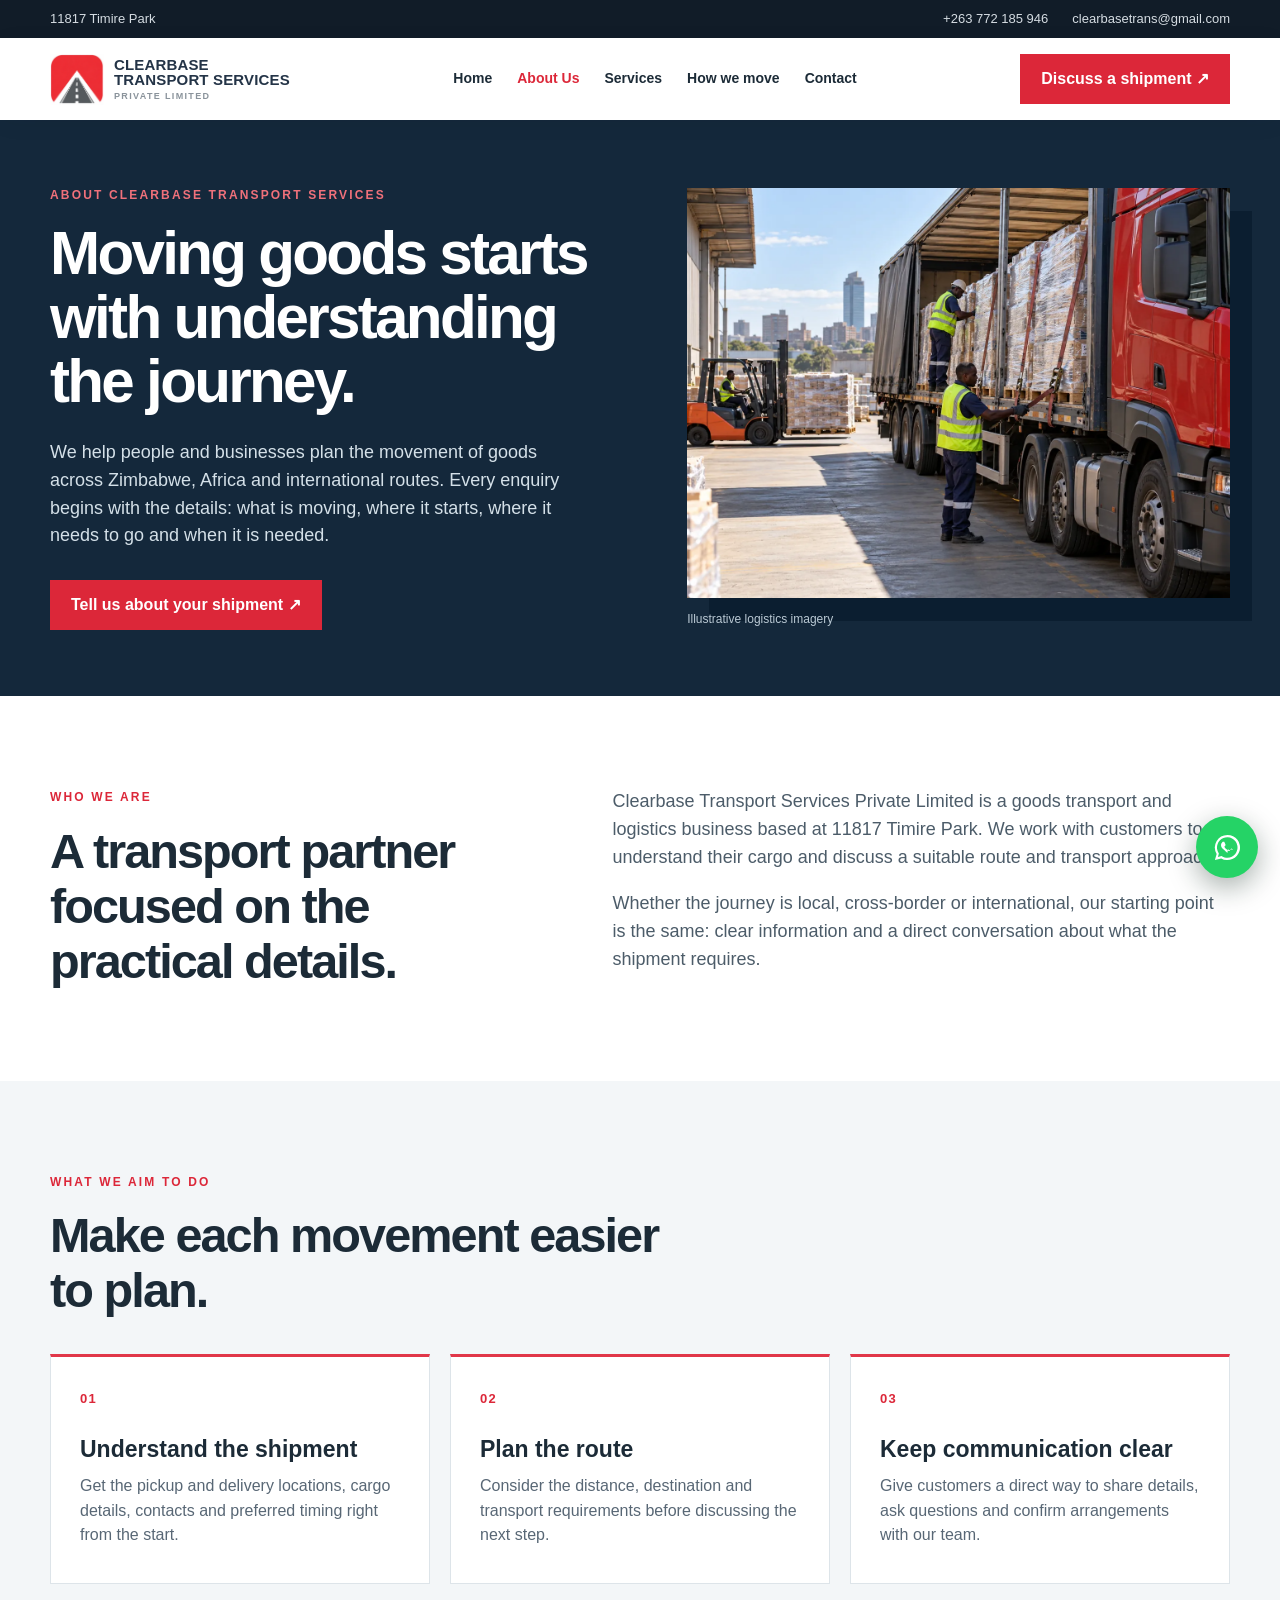
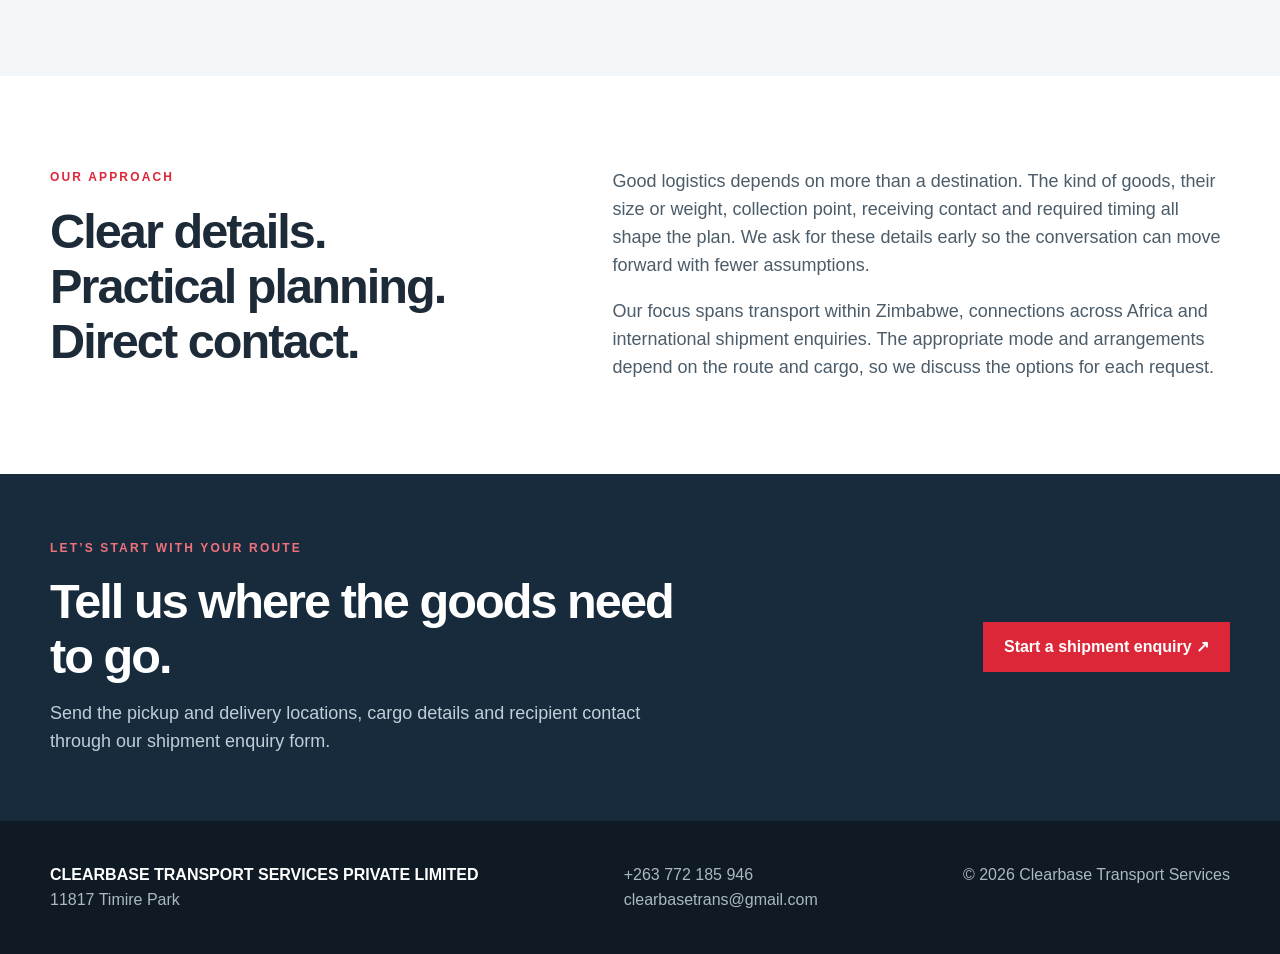
==== about.html @ 92cdd4fc "Publish Clearbase Transport Services website" ====
<!doctype html>
<html lang="en">
<head>
  <meta charset="utf-8"><meta name="viewport" content="width=device-width,initial-scale=1">
  <title>About Clearbase Transport Services | Zimbabwe, Africa & International Logistics</title>
  <meta name="description" content="Get to know Clearbase Transport Services: who we are, what we aim to achieve and how we approach goods transport across Zimbabwe, Africa and international routes.">
  <link rel="icon" type="image/svg+xml" href="data:image/svg+xml,%3Csvg xmlns='http://www.w3.org/2000/svg' viewBox='0 0 64 64'%3E%3Crect x='5' y='5' width='54' height='54' rx='14' fill='%23ed263b'/%3E%3Cpath d='M9 55 32 14 55 55H43L32 35 21 55Z' fill='white'/%3E%3Cpath d='M25 55 32 40 39 55Z' fill='%23313b49'/%3E%3C/svg%3E">
  <link rel="stylesheet" href="./about.css">
</head>
<body>
  <div class="topbar"><div class="wrap"><span>11817 Timire Park</span><a href="tel:+263772185946">+263 772 185 946</a><a href="mailto:clearbasetrans@gmail.com">clearbasetrans@gmail.com</a></div></div>
  <header><div class="wrap nav"><a href="./index.html" class="brand" aria-label="Clearbase Transport Services home"><img src="./assets/clearbase-mark.webp" alt=""><span>CLEARBASE<br>TRANSPORT SERVICES<small>PRIVATE LIMITED</small></span></a><nav aria-label="Main navigation"><a href="./index.html">Home</a><a href="./about.html" aria-current="page">About Us</a><a href="./index.html#services">Services</a><a href="./index.html#network">How we move</a><a href="./index.html#contact">Contact</a></nav><a class="button nav-cta" href="./index.html#contact">Discuss a shipment ↗</a></div></header>
  <main>
    <section class="about-hero"><div class="wrap hero-grid"><div><p class="eyebrow">ABOUT CLEARBASE TRANSPORT SERVICES</p><h1>Moving goods starts with understanding the journey.</h1><p>We help people and businesses plan the movement of goods across Zimbabwe, Africa and international routes. Every enquiry begins with the details: what is moving, where it starts, where it needs to go and when it is needed.</p><a class="button" href="./index.html#contact">Tell us about your shipment ↗</a></div><figure><img src="./assets/cargo-loading.webp" alt="Illustrative cargo loading scene" loading="eager"><figcaption>Illustrative logistics imagery</figcaption></figure></div></section>
    <section class="section"><div class="wrap split"><div><p class="eyebrow red">WHO WE ARE</p><h2>A transport partner focused on the practical details.</h2></div><div class="prose"><p>Clearbase Transport Services Private Limited is a goods transport and logistics business based at 11817 Timire Park. We work with customers to understand their cargo and discuss a suitable route and transport approach.</p><p>Whether the journey is local, cross-border or international, our starting point is the same: clear information and a direct conversation about what the shipment requires.</p></div></div></section>
    <section class="section pale"><div class="wrap"><p class="eyebrow red">WHAT WE AIM TO DO</p><h2>Make each movement easier to plan.</h2><div class="aim-grid"><article><span>01</span><h3>Understand the shipment</h3><p>Get the pickup and delivery locations, cargo details, contacts and preferred timing right from the start.</p></article><article><span>02</span><h3>Plan the route</h3><p>Consider the distance, destination and transport requirements before discussing the next step.</p></article><article><span>03</span><h3>Keep communication clear</h3><p>Give customers a direct way to share details, ask questions and confirm arrangements with our team.</p></article></div></div></section>
    <section class="section"><div class="wrap split"><div><p class="eyebrow red">OUR APPROACH</p><h2>Clear details. Practical planning. Direct contact.</h2></div><div class="prose"><p>Good logistics depends on more than a destination. The kind of goods, their size or weight, collection point, receiving contact and required timing all shape the plan. We ask for these details early so the conversation can move forward with fewer assumptions.</p><p>Our focus spans transport within Zimbabwe, connections across Africa and international shipment enquiries. The appropriate mode and arrangements depend on the route and cargo, so we discuss the options for each request.</p></div></div></section>
    <section class="reach"><div class="wrap reach-grid"><div><p class="eyebrow">LET’S START WITH YOUR ROUTE</p><h2>Tell us where the goods need to go.</h2><p>Send the pickup and delivery locations, cargo details and recipient contact through our shipment enquiry form.</p></div><a class="button" href="./index.html#contact">Start a shipment enquiry ↗</a></div></section>
  </main>
  <footer><div class="wrap footer-grid"><div><strong>CLEARBASE TRANSPORT SERVICES PRIVATE LIMITED</strong><br>11817 Timire Park</div><div><a href="tel:+263772185946">+263 772 185 946</a><br><a href="mailto:clearbasetrans@gmail.com">clearbasetrans@gmail.com</a></div><div>© <span id="year">2026</span> Clearbase Transport Services</div></div></footer>
  <a class="wa" href="https://wa.me/263772185946?text=Hello%20Clearbase%2C%20I%27d%20like%20to%20discuss%20a%20shipment." target="_blank" rel="noopener" aria-label="Chat with Clearbase on WhatsApp"><svg viewBox="0 0 32 32" aria-hidden="true"><path d="M16 3A13 13 0 0 0 4.8 22.6L3 29l6.5-1.7A13 13 0 1 0 16 3zm0 23.6c-2 0-4-.6-5.7-1.6l-.4-.2-3.8 1 1-3.7-.3-.4A10.6 10.6 0 1 1 16 26.6zm5.8-7.9c-.3-.2-1.8-.9-2.1-1s-.5-.2-.7.2-.8 1-1 1.2-.4.2-.7.1a8.7 8.7 0 0 1-2.6-1.6 9.9 9.9 0 0 1-1.8-2.2c-.2-.3 0-.5.2-.7l.5-.6.3-.5c.1-.2 0-.5 0-.7l-1-2.4c-.3-.6-.5-.5-.7-.5h-.6c-.3 0-.7.1-1 .5s-1.3 1.3-1.3 3.1 1.3 3.5 3 4.7 4.3 5.4 3.8 1.3 4.6 1.2 1.2-.1 1.8-.8 2.1-1.5.3-.7.3-1.3.2-1.5s-.3-.2-.6-.4z"/></svg></a>
  <script>document.querySelector('#year').textContent=new Date().getFullYear()</script>
</body>
</html>
---- about.css ----
:root{--navy:#152738;--ink:#1c2b37;--red:#dc2739;--pale:#f3f6f8}*{box-sizing:border-box}html{scroll-behavior:smooth}body{margin:0;color:var(--ink);font-family:Inter,Arial,sans-serif;line-height:1.55}a{color:inherit;text-decoration:none}img{max-width:100%;display:block}.wrap{width:min(1180px,calc(100% - 44px));margin:auto}.topbar{background:#111c28;color:#d5dce2;font-size:13px}.topbar .wrap{display:flex;align-items:center;gap:24px;padding:9px 0}.topbar span{margin-right:auto}header{position:sticky;top:0;z-index:10;background:#fff;box-shadow:0 4px 22px #0b17220c}.nav{min-height:82px;display:flex;align-items:center;justify-content:space-between;gap:24px}.brand{display:flex;align-items:center;gap:10px;min-width:215px;color:#243447;font-weight:900;font-size:15px;line-height:1.04;letter-spacing:.01em}.brand img{width:54px;height:54px;object-fit:contain}.brand small{display:block;font-size:9px;letter-spacing:.15em;margin-top:4px;color:#8a939b}.nav nav{display:flex;align-items:center;gap:25px;font-size:14px;font-weight:700}.nav nav a:hover,.nav nav a[aria-current]{color:var(--red)}.button{display:inline-flex;align-items:center;justify-content:center;min-height:50px;padding:13px 20px;background:var(--red);border:1px solid var(--red);color:#fff;font-weight:750;line-height:1.3}.button:hover{background:#b41e30}.about-hero{background:#14283b;color:#fff;overflow:hidden}.hero-grid{min-height:560px;display:grid;grid-template-columns:1fr 1fr;align-items:center;gap:8%;padding:66px 0}.eyebrow{font-size:12px;letter-spacing:.18em;font-weight:850;color:#f0717b;margin:0 0 17px}.about-hero h1{font-size:clamp(40px,4.7vw,66px);line-height:1.07;letter-spacing:-.045em;max-width:640px;margin:0 0 24px}.about-hero p:not(.eyebrow){font-size:18px;color:#d4e0e8;max-width:570px;margin:0 0 30px}.hero-grid figure{margin:0;position:relative}.hero-grid img{width:100%;height:410px;object-fit:cover;box-shadow:22px 23px 0 #0b1e30}.hero-grid figcaption{margin-top:12px;font-size:12px;color:#bac9d4}.section{padding:92px 0}.section.pale{background:var(--pale)}.split{display:grid;grid-template-columns:.85fr 1.15fr;gap:9%;align-items:start}.red{color:var(--red)}h2{font-size:clamp(33px,3.8vw,51px);letter-spacing:-.04em;line-height:1.13;margin:0;max-width:650px}.prose{font-size:18px;color:#4c5c69;max-width:650px}.prose p:first-child{margin-top:0}.prose p:last-child{margin-bottom:0}.aim-grid{display:grid;grid-template-columns:repeat(3,1fr);gap:20px;margin-top:36px}.aim-grid article{background:#fff;border:1px solid #dde4e9;border-top:3px solid #e13749;padding:29px;min-height:230px}.aim-grid span{font-size:13px;color:var(--red);font-weight:850;letter-spacing:.1em}.aim-grid h3{font-size:23px;line-height:1.2;margin:25px 0 10px}.aim-grid p{margin:0;color:#586775}.reach{background:#182b3c;color:#fff;padding:65px 0}.reach-grid{display:flex;align-items:center;justify-content:space-between;gap:30px}.reach h2{max-width:640px}.reach p:not(.eyebrow){color:#bfced8;font-size:18px;max-width:630px;margin:16px 0 0}.reach .button{flex:none}footer{background:#101a25;color:#abb8c2;padding:42px 0}.footer-grid{display:flex;justify-content:space-between;gap:30px}.footer-grid strong{color:#fff}.wa{position:fixed;z-index:20;right:22px;bottom:22px;width:62px;height:62px;border-radius:50%;background:#25d366;color:#fff;box-shadow:0 9px 28px #0b231a5c;display:grid;place-items:center}.wa svg{width:31px;height:31px;fill:currentColor}:focus-visible{outline:3px solid #ec5b6b;outline-offset:3px}@media(max-width:1000px){.nav nav{gap:13px}.nav-cta{display:none}}@media(max-width:720px){.topbar span{display:none}.topbar .wrap{flex-wrap:wrap;gap:8px 20px}.nav{min-height:75px;flex-wrap:wrap;padding:12px 0}.nav nav{width:100%;overflow-x:auto;padding:5px 0;white-space:nowrap}.hero-grid,.split{grid-template-columns:1fr;gap:30px}.hero-grid{padding:55px 0}.hero-grid img{height:320px}.section{padding:68px 0}.aim-grid{grid-template-columns:1fr}.aim-grid article{min-height:0}.reach-grid,.footer-grid{display:block}.reach .button{margin-top:25px}.footer-grid>div+div{margin-top:17px}}@media(max-width:420px){.wrap{width:calc(100% - 36px)}.about-hero h1{font-size:42px}.hero-grid img{height:260px}.wa{right:16px;bottom:16px;width:56px;height:56px}}
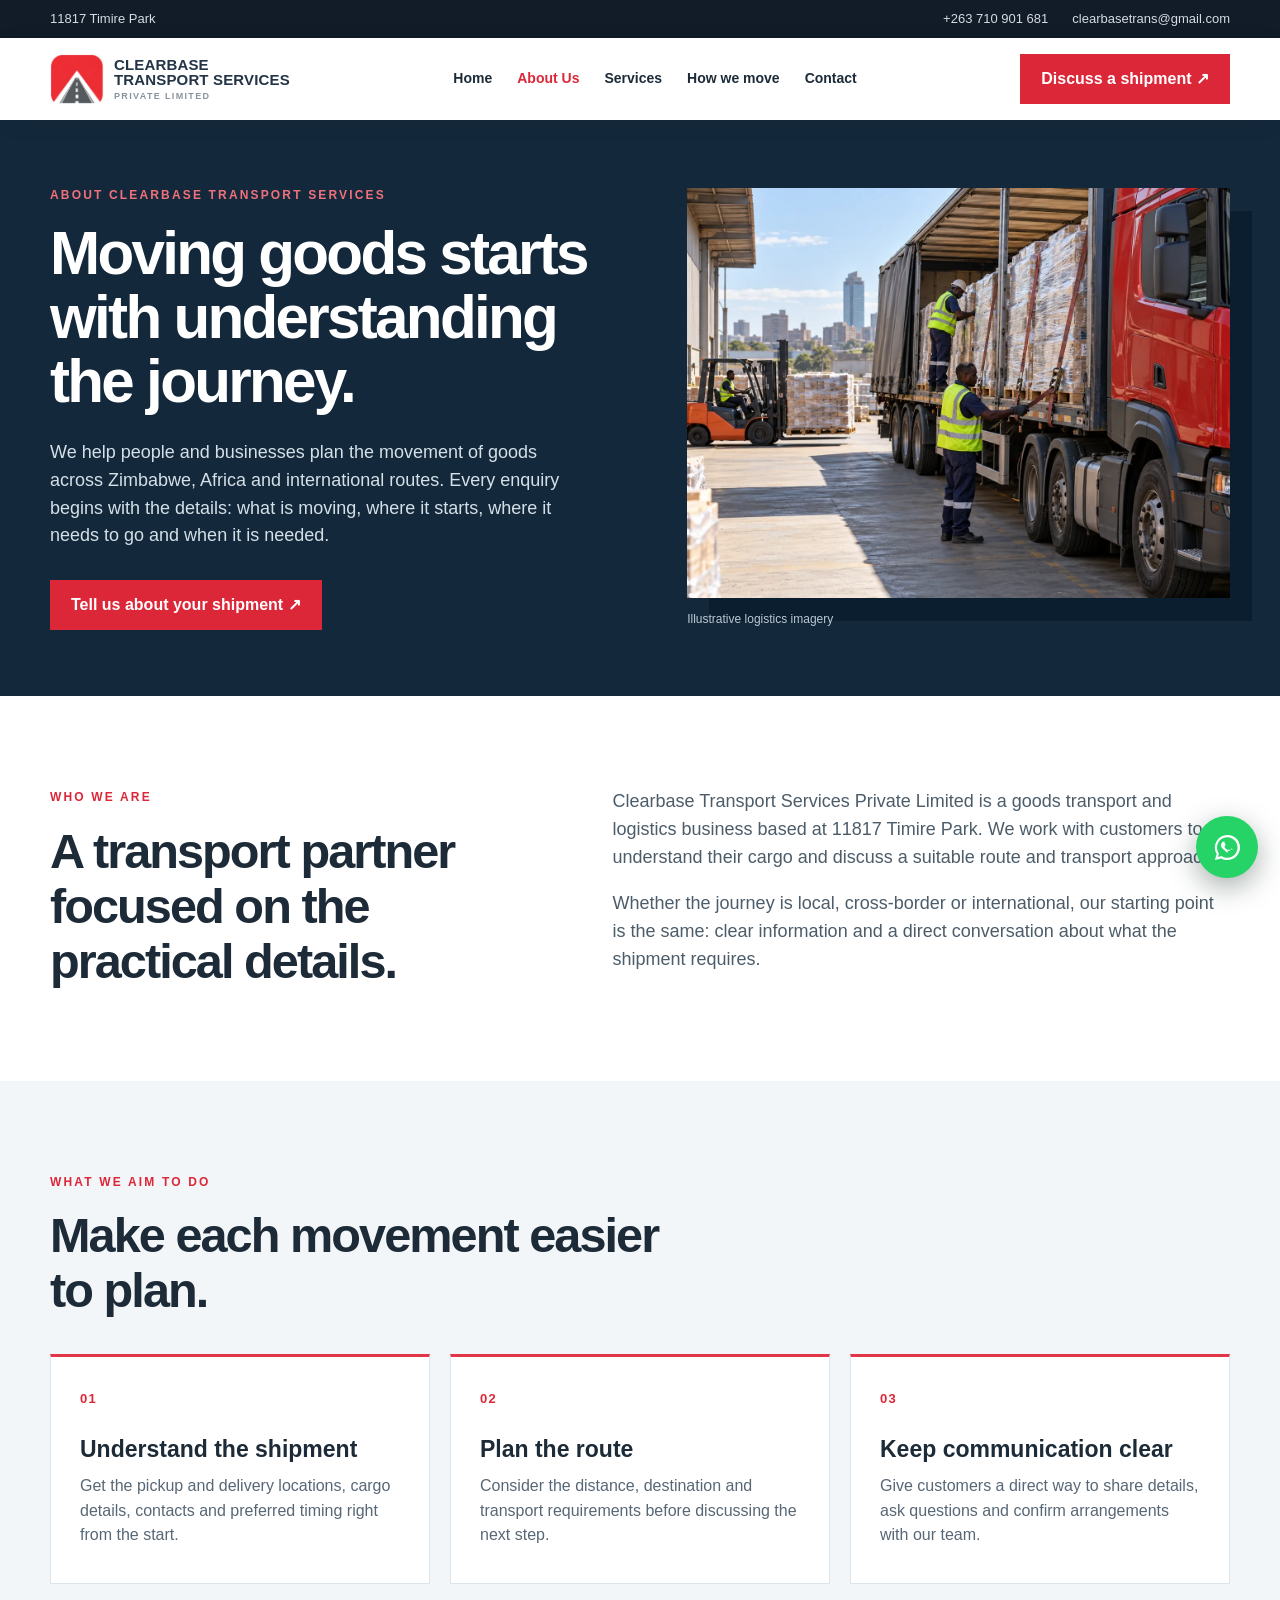
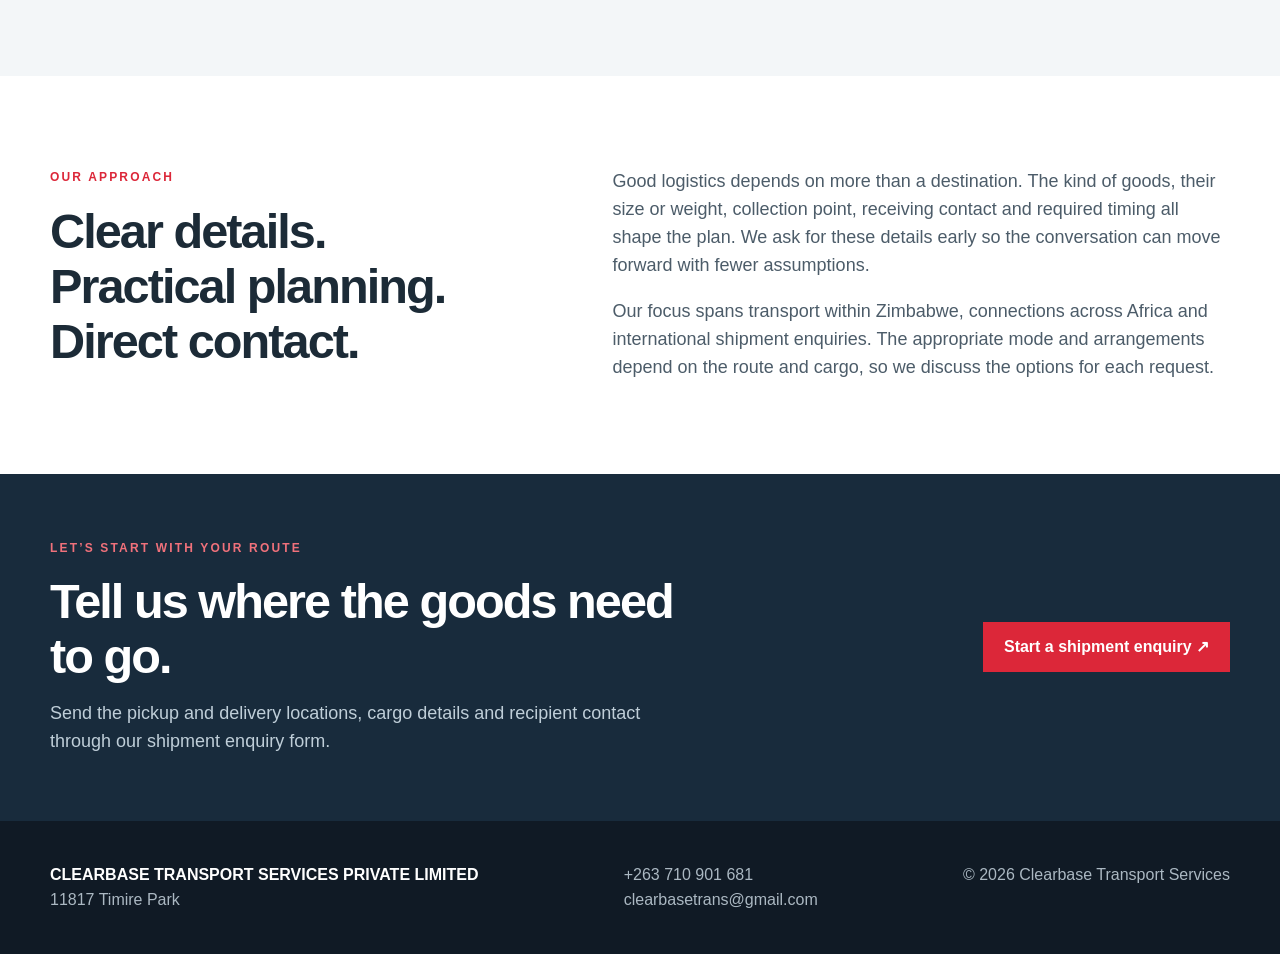
==== commit c33af232: "Route Clearbase enquiries to primary contact 0710901681" ====
--- a/about.html
+++ b/about.html
@@ -8,7 +8,7 @@
   <link rel="stylesheet" href="./about.css">
 </head>
 <body>
-  <div class="topbar"><div class="wrap"><span>11817 Timire Park</span><a href="tel:+263772185946">+263 772 185 946</a><a href="mailto:clearbasetrans@gmail.com">clearbasetrans@gmail.com</a></div></div>
+  <div class="topbar"><div class="wrap"><span>11817 Timire Park</span><a href="tel:+263710901681">+263 710 901 681</a><a href="mailto:clearbasetrans@gmail.com">clearbasetrans@gmail.com</a></div></div>
   <header><div class="wrap nav"><a href="./index.html" class="brand" aria-label="Clearbase Transport Services home"><img src="./assets/clearbase-mark.webp" alt=""><span>CLEARBASE<br>TRANSPORT SERVICES<small>PRIVATE LIMITED</small></span></a><nav aria-label="Main navigation"><a href="./index.html">Home</a><a href="./about.html" aria-current="page">About Us</a><a href="./index.html#services">Services</a><a href="./index.html#network">How we move</a><a href="./index.html#contact">Contact</a></nav><a class="button nav-cta" href="./index.html#contact">Discuss a shipment ↗</a></div></header>
   <main>
     <section class="about-hero"><div class="wrap hero-grid"><div><p class="eyebrow">ABOUT CLEARBASE TRANSPORT SERVICES</p><h1>Moving goods starts with understanding the journey.</h1><p>We help people and businesses plan the movement of goods across Zimbabwe, Africa and international routes. Every enquiry begins with the details: what is moving, where it starts, where it needs to go and when it is needed.</p><a class="button" href="./index.html#contact">Tell us about your shipment ↗</a></div><figure><img src="./assets/cargo-loading.webp" alt="Illustrative cargo loading scene" loading="eager"><figcaption>Illustrative logistics imagery</figcaption></figure></div></section>
@@ -17,8 +17,8 @@
     <section class="section"><div class="wrap split"><div><p class="eyebrow red">OUR APPROACH</p><h2>Clear details. Practical planning. Direct contact.</h2></div><div class="prose"><p>Good logistics depends on more than a destination. The kind of goods, their size or weight, collection point, receiving contact and required timing all shape the plan. We ask for these details early so the conversation can move forward with fewer assumptions.</p><p>Our focus spans transport within Zimbabwe, connections across Africa and international shipment enquiries. The appropriate mode and arrangements depend on the route and cargo, so we discuss the options for each request.</p></div></div></section>
     <section class="reach"><div class="wrap reach-grid"><div><p class="eyebrow">LET’S START WITH YOUR ROUTE</p><h2>Tell us where the goods need to go.</h2><p>Send the pickup and delivery locations, cargo details and recipient contact through our shipment enquiry form.</p></div><a class="button" href="./index.html#contact">Start a shipment enquiry ↗</a></div></section>
   </main>
-  <footer><div class="wrap footer-grid"><div><strong>CLEARBASE TRANSPORT SERVICES PRIVATE LIMITED</strong><br>11817 Timire Park</div><div><a href="tel:+263772185946">+263 772 185 946</a><br><a href="mailto:clearbasetrans@gmail.com">clearbasetrans@gmail.com</a></div><div>© <span id="year">2026</span> Clearbase Transport Services</div></div></footer>
-  <a class="wa" href="https://wa.me/263772185946?text=Hello%20Clearbase%2C%20I%27d%20like%20to%20discuss%20a%20shipment." target="_blank" rel="noopener" aria-label="Chat with Clearbase on WhatsApp"><svg viewBox="0 0 32 32" aria-hidden="true"><path d="M16 3A13 13 0 0 0 4.8 22.6L3 29l6.5-1.7A13 13 0 1 0 16 3zm0 23.6c-2 0-4-.6-5.7-1.6l-.4-.2-3.8 1 1-3.7-.3-.4A10.6 10.6 0 1 1 16 26.6zm5.8-7.9c-.3-.2-1.8-.9-2.1-1s-.5-.2-.7.2-.8 1-1 1.2-.4.2-.7.1a8.7 8.7 0 0 1-2.6-1.6 9.9 9.9 0 0 1-1.8-2.2c-.2-.3 0-.5.2-.7l.5-.6.3-.5c.1-.2 0-.5 0-.7l-1-2.4c-.3-.6-.5-.5-.7-.5h-.6c-.3 0-.7.1-1 .5s-1.3 1.3-1.3 3.1 1.3 3.5 3 4.7 4.3 5.4 3.8 1.3 4.6 1.2 1.2-.1 1.8-.8 2.1-1.5.3-.7.3-1.3.2-1.5s-.3-.2-.6-.4z"/></svg></a>
+  <footer><div class="wrap footer-grid"><div><strong>CLEARBASE TRANSPORT SERVICES PRIVATE LIMITED</strong><br>11817 Timire Park</div><div><a href="tel:+263710901681">+263 710 901 681</a><br><a href="mailto:clearbasetrans@gmail.com">clearbasetrans@gmail.com</a></div><div>© <span id="year">2026</span> Clearbase Transport Services</div></div></footer>
+  <a class="wa" href="https://wa.me/263710901681?text=Hello%20Clearbase%2C%20I%27d%20like%20to%20discuss%20a%20shipment." target="_blank" rel="noopener" aria-label="Chat with Clearbase on WhatsApp"><svg viewBox="0 0 32 32" aria-hidden="true"><path d="M16 3A13 13 0 0 0 4.8 22.6L3 29l6.5-1.7A13 13 0 1 0 16 3zm0 23.6c-2 0-4-.6-5.7-1.6l-.4-.2-3.8 1 1-3.7-.3-.4A10.6 10.6 0 1 1 16 26.6zm5.8-7.9c-.3-.2-1.8-.9-2.1-1s-.5-.2-.7.2-.8 1-1 1.2-.4.2-.7.1a8.7 8.7 0 0 1-2.6-1.6 9.9 9.9 0 0 1-1.8-2.2c-.2-.3 0-.5.2-.7l.5-.6.3-.5c.1-.2 0-.5 0-.7l-1-2.4c-.3-.6-.5-.5-.7-.5h-.6c-.3 0-.7.1-1 .5s-1.3 1.3-1.3 3.1 1.3 3.5 3 4.7 4.3 5.4 3.8 1.3 4.6 1.2 1.2-.1 1.8-.8 2.1-1.5.3-.7.3-1.3.2-1.5s-.3-.2-.6-.4z"/></svg></a>
   <script>document.querySelector('#year').textContent=new Date().getFullYear()</script>
 </body>
 </html>
